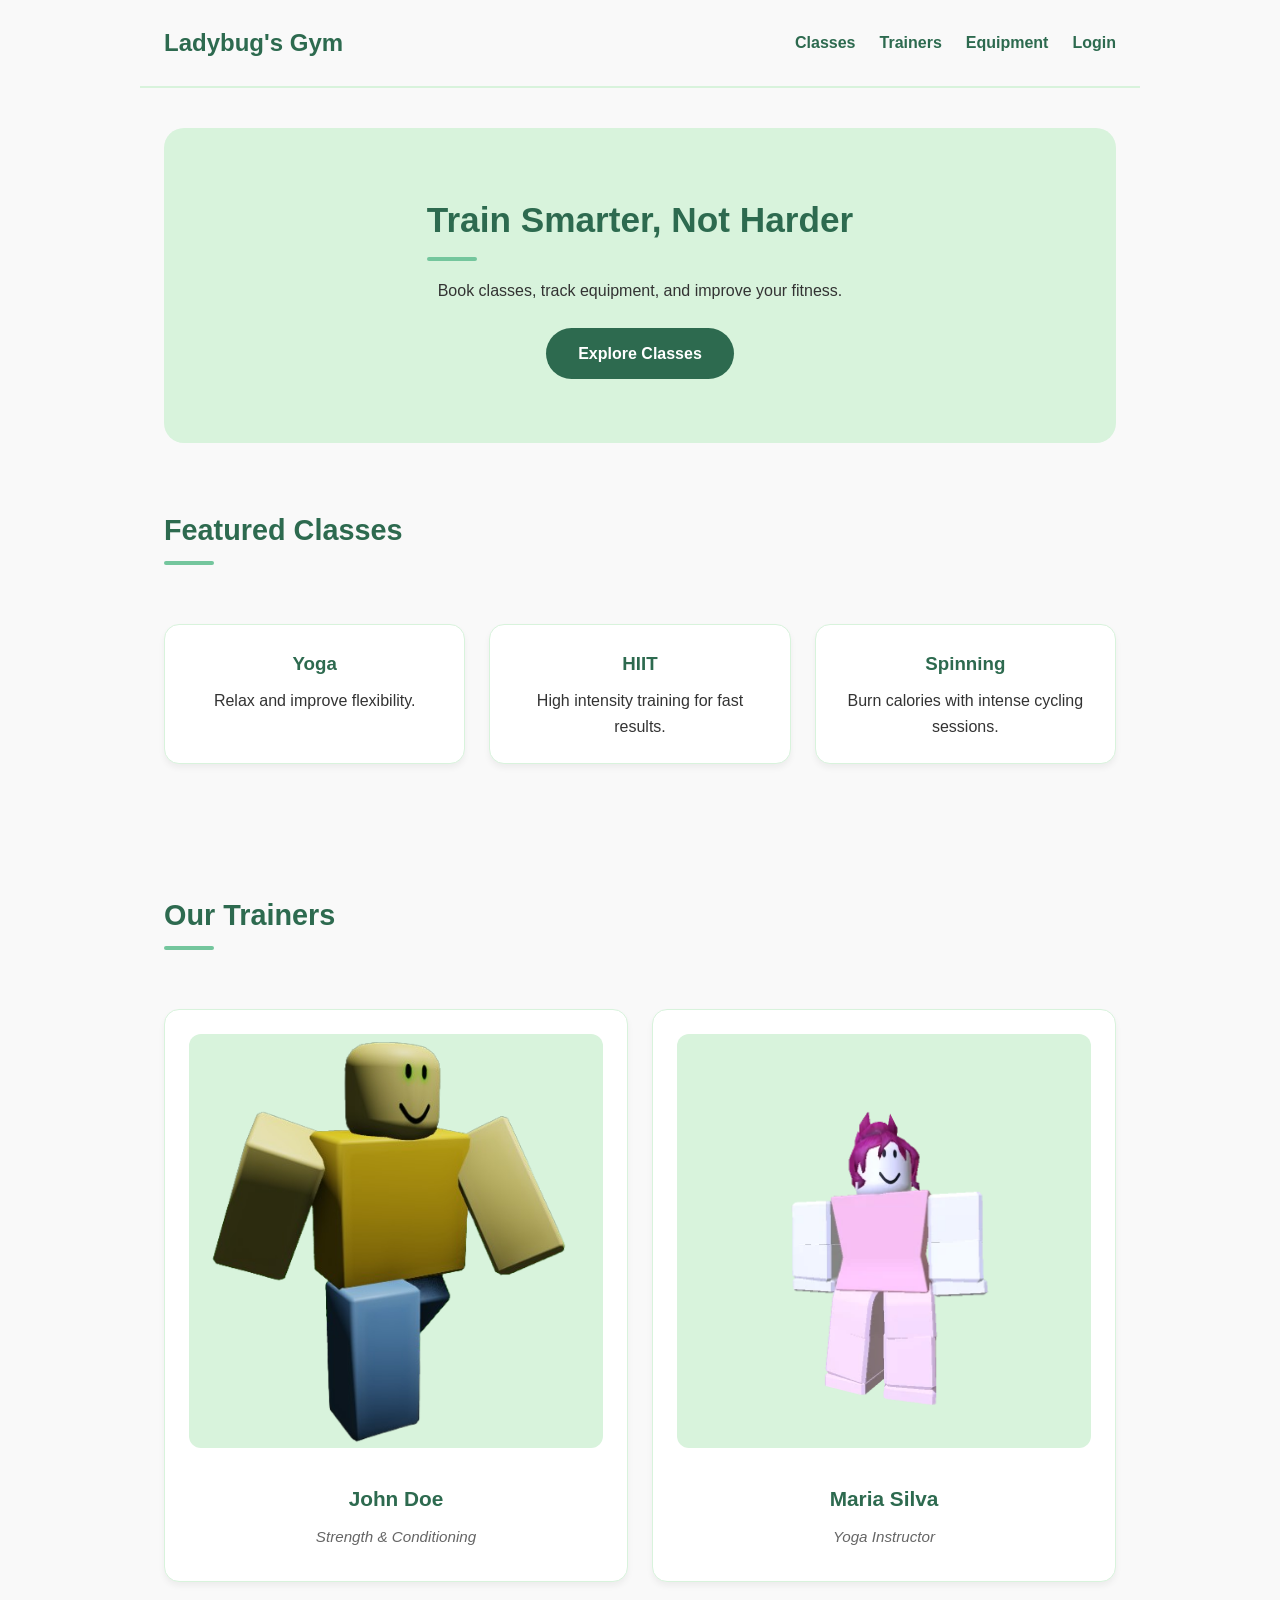
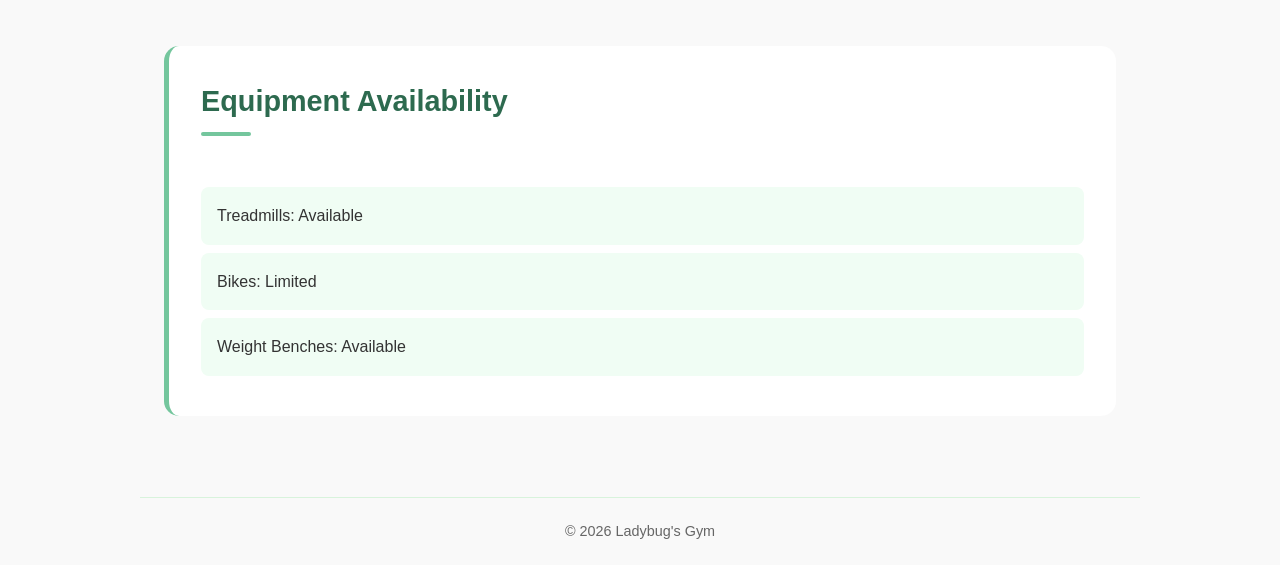
==== src/html/index.html @ aa597f07 "index html & css" ====
<!DOCTYPE html>
<html lang="en">
<head>
    <meta charset="UTF-8">
    <title>Ladybug's Gym</title>
    <link rel="stylesheet" href="../css/style.css">
</head>
<body>

  <!-- HEADER -->
    <header>
        <h1>Ladybug's Gym</h1>

        <nav>
        <ul>
            <li><a href="#">Classes</a></li>
            <li><a href="#">Trainers</a></li>
            <li><a href="#">Equipment</a></li>
            <li><a href="#">Login</a></li>
        </ul>
        </nav>

    </header>

  <!-- MAIN CONTENT -->
    <main>

        <!-- HERO -->
        <section class="hero">
        <h2>Train Smarter, Not Harder</h2>
        <p>Book classes, track equipment, and improve your fitness.</p>
        
        <a href="#" class="button">Explore Classes</a>
        </section>

        <!-- FEATURED CLASSES -->
        <section class="classes">
        <h2>Featured Classes</h2>
        <div class="grid-container">

            <article>
                <h3>Yoga</h3>
                <p>Relax and improve flexibility.</p>
            </article>

            <article>
                <h3>HIIT</h3>
                <p>High intensity training for fast results.</p>
            </article>

            <article>
                <h3>Spinning</h3>
                <p>Burn calories with intense cycling sessions.</p>
            </article>

        </div>

        </section>

        <!-- TRAINERS -->
        <section class="trainers">
        <h2>Our Trainers</h2>
        <div class="grid-container">

            <article>
                <img src="../../img/John_Doe.png" alt="Trainer John">
                <h3>John Doe</h3>
                <p>Strength & Conditioning</p>
            </article>

            <article>
                <img src="../../img/Maria_Silva.png" alt="Trainer Maria">
                <h3>Maria Silva</h3>
                <p>Yoga Instructor</p>
            </article>

        </div>

        </section>

        <!-- EQUIPMENT STATUS -->
        <section class="equipment">
        <h2>Equipment Availability</h2>

        <ul>
            <li>Treadmills: Available</li>
            <li>Bikes: Limited</li>
            <li>Weight Benches: Available</li>
        </ul>
        </section>

    </main>

    <!-- FOOTER -->
    <footer>
        <p>&copy; 2026 Ladybug's Gym</p>
    </footer>

</body>
</html>
---- src/css/style.css ----
:root {
    --primary-green: #2d6a4f;    /* Verde escuro para texto e botões */
    --accent-green: #74c69d;     /* Verde médio para destaques */
    --light-green: #d8f3dc;      /* Verde muito claro para fundos */
    --white: #ffffff;
    --gray: #666;
}


/* =========================
   1. RESET / BASE
========================= */

* {
    margin: 0;
    padding: 0;
    box-sizing: border-box;
}

body {
    font-family: 'Segoe UI', Roboto, Helvetica, Arial, sans-serif;
    line-height: 1.6;
    color: #333;
    background-color: #f9f9f9;  
}

/* =========================
   2. LAYOUT BASE
========================= */

header, main, footer {
    max-width: 1000px;
    margin: 0 auto;
    padding: 1.5em;
}

/* =========================
   3. COMPONENTS
========================= */

/* NAV & HEADER */
header {
    display: flex;
    justify-content: space-between;
    align-items: center;
    border-bottom: 2px solid var(--light-green);
}

h1 {
    color: var(--primary-green);
    font-size: 1.5rem;
}

/* NAV */
nav ul {
  list-style: none;
  display: flex;
  gap: 1.5em;
}

nav a {
    text-decoration: none;
    color: var(--primary-green);
    font-weight: bold;
    transition: color 0.3s;
}

nav a:hover {
    color: var(--accent-green);
}

/* HERO */
.hero {
    text-align: center;
    padding: 4em 1em;
    background-color: var(--light-green);
    border-radius: 20px;
    margin-top: 1em;
}

.hero h2 {
    color: var(--primary-green);
    font-size: 2.2rem;
    margin-bottom: 0.5em;
}

.button {
    display: inline-block;
    margin-top: 1.5em;
    padding: 0.8em 2em;
    background-color: var(--primary-green);
    color: var(--white);
    text-decoration: none;
    border-radius: 50px;
    font-weight: bold;
    transition: transform 0.2s, background-color 0.2s;
}

.button:hover{
    background-color: #1b4332;
    transform: scale(1.05);
}

/* GRID-CONTAINER */
.grid-container {
    display: grid;
    grid-template-columns: repeat(auto-fit, minmax(250px, 1fr));
    gap: 1.5em;
    margin-top: 1.5em;
}

/* CARDS (CLASSES & TRAINERS) */
article {
    background-color: var(--white);
    border-radius: 15px;
    padding: 1.5em;
    text-align: center;
    border: 1px solid var(--light-green);
    box-shadow: 0 4px 6px rgba(0,0,0,0.05);
    transition: box-shadow 0.3s;
}

/* SECTIONS */
section {
    padding: 4em 0; 
}

section h2 {
    color: var(--primary-green);
    font-size: 1.8rem;
    margin-bottom: 1.2em; 
    position: relative;
    display: inline-block;
}

section h2::after {
    content: '';
    display: block;
    width: 50px;
    height: 4px;
    background-color: var(--accent-green);
    margin-top: 8px;
    border-radius: 2px;
}


.classes h3, .trainers h3 {
    color: var(--primary-green);
    margin-bottom: 0.5em;
}

/* TRAINERS ESPECÍFICO */
.trainers img {
    width: 100%;
    aspect-ratio: 1/1;
    object-fit: cover;
    border-radius: 12px;
    margin-bottom: 1em;
    background-color: var(--light-green);
}

/* TRAINER NAME */
.trainers h3 {
    font-size: 1.3rem;
    margin-top: 0.5em;
    color: var(--primary-green);
}

/* TRAINER SPECIALIZATION */
.trainers p {
    color: var(--gray);
    font-size: 0.95em;
    font-style: italic;
    margin-bottom: 0.5em;
}

/* EQUIPMENT SECTION */
.equipment {
    background-color: var(--white);
    padding: 2em;
    border-radius: 15px;
    border-left: 5px solid var(--accent-green);
}

.equipment ul {
    list-style: none;
    margin-top: 1em;
}

.equipment li {
    padding: 1em;
    margin-bottom: 0.5em;
    background-color: #f0fdf4; 
    border-radius: 8px;
    border-bottom: none; 
    display: flex;
    justify-content: space-between;
    font-weight: 500;
}

/* FOOTER */
footer {
    text-align: center;
    margin-top: 4em;
    border-top: 1px solid var(--light-green);
    color: var(--gray);
    font-size: 0.9em;
}

/* =========================
   4. RESPONSIVE
========================= */

@media (max-width: 600px) {
  nav ul {
    flex-direction: column;
  }
}
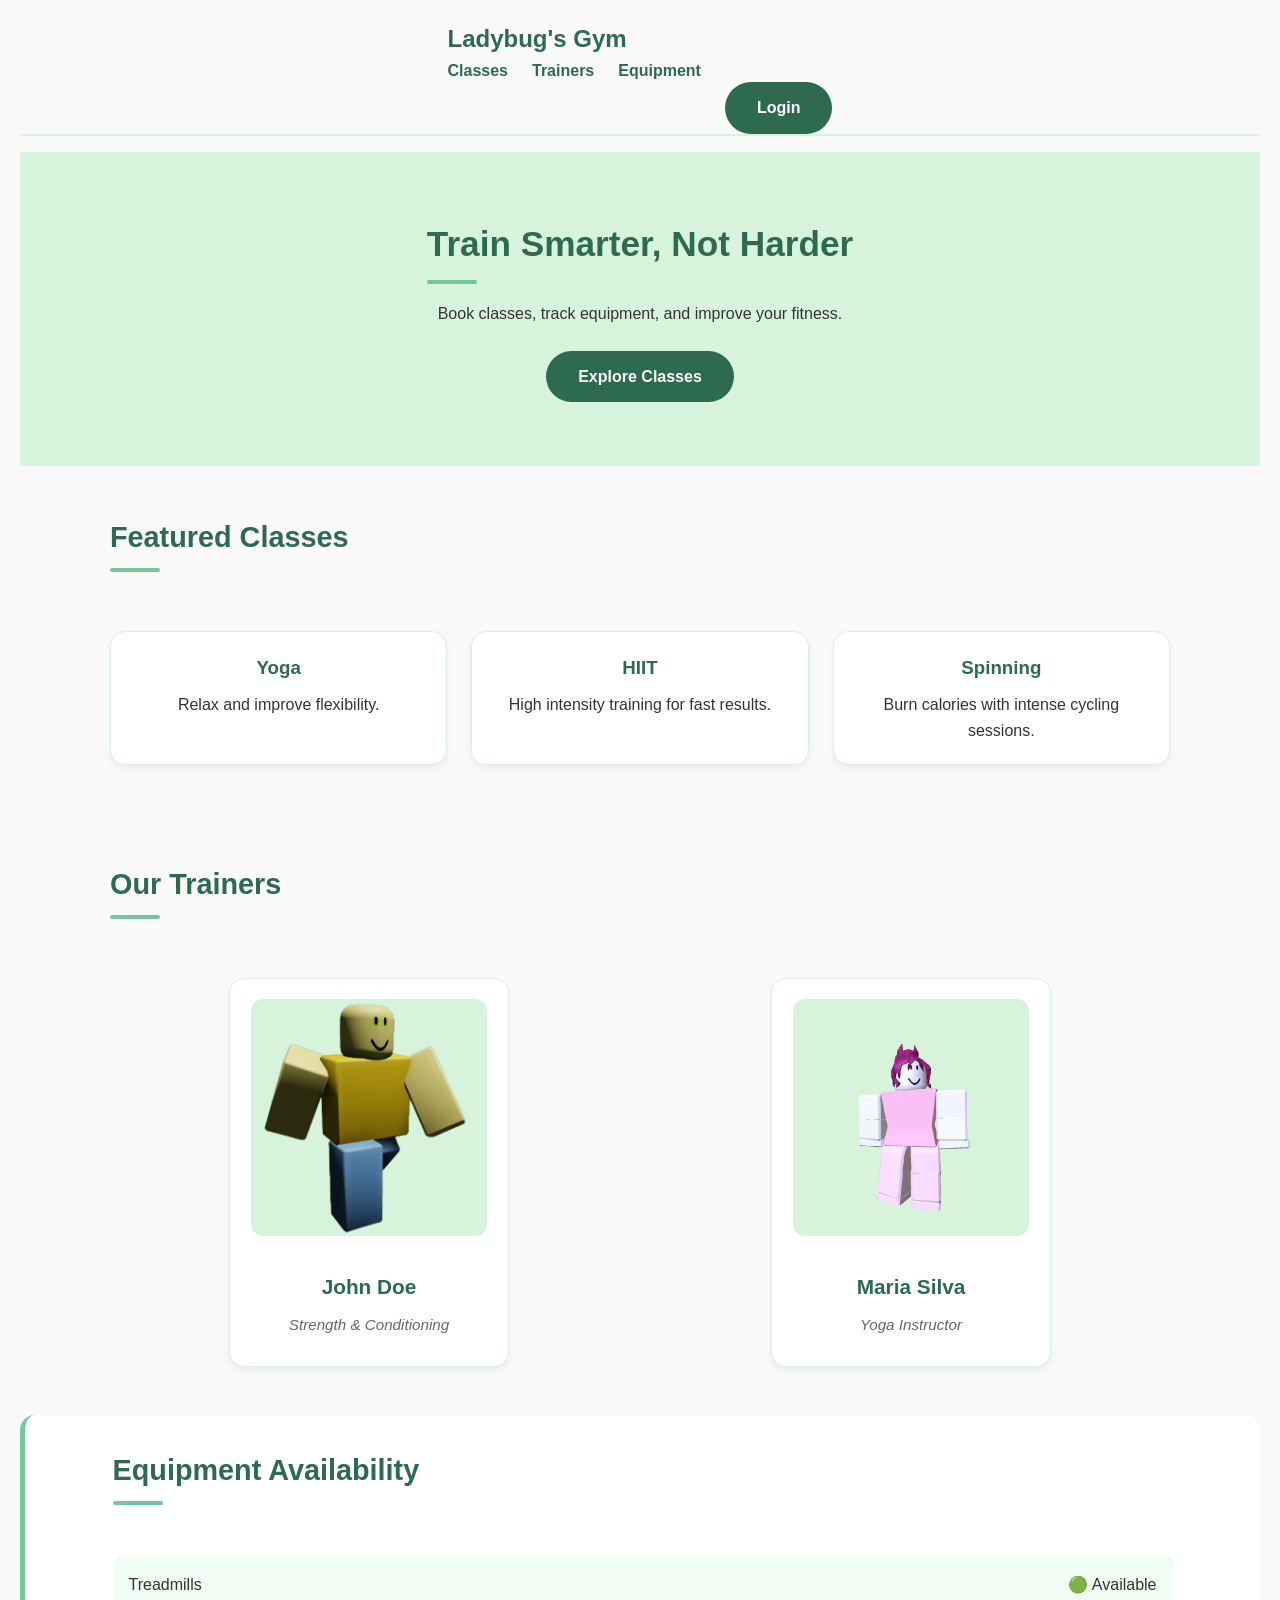
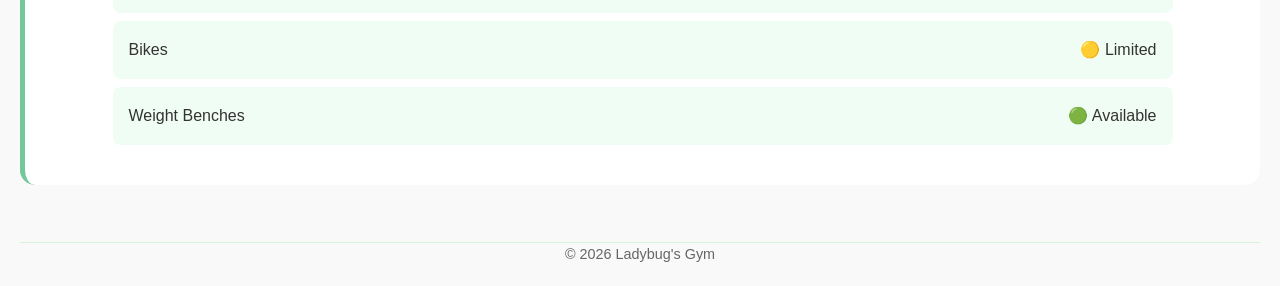
==== commit 6b061a42: "feat(landing): add viewport meta tag, fix paths, and wrap sections in .container for wide screens." ====
--- a/src/html/index.html
+++ b/src/html/index.html
@@ -2,98 +2,103 @@
 <html lang="en">
 <head>
     <meta charset="UTF-8">
-    <title>Ladybug's Gym</title>
+    <!-- MUST HAVE: Tells mobile browsers not to zoom out automatically -->
+    <meta name="viewport" content="width=device-width, initial-scale=1.0">
+    <title>Ladybug's Gym | Home</title>
+    <!-- Fixed Path -->
     <link rel="stylesheet" href="../css/style.css">
 </head>
 <body>
 
-  <!-- HEADER -->
-    <header>
-        <h1>Ladybug's Gym</h1>
-
-        <nav>
-        <ul>
-            <li><a href="#">Classes</a></li>
-            <li><a href="#">Trainers</a></li>
-            <li><a href="#">Equipment</a></li>
-            <li><a href="#">Login</a></li>
-        </ul>
-        </nav>
-
+    <!-- HEADER -->
+    <header class="site-header">
+        <div class="container header-container">
+            <h1>Ladybug's Gym</h1>
+            <nav>
+                <ul>
+                    <li><a href="index.html">Classes</a></li>
+                    <li><a href="#">Trainers</a></li>
+                    <li><a href="#">Equipment</a></li>
+                    <li><a href="#" class="button button-small">Login</a></li>
+                </ul>
+            </nav>
+        </div>
     </header>
 
-  <!-- MAIN CONTENT -->
+    <!-- MAIN CONTENT -->
     <main>
-
         <!-- HERO -->
         <section class="hero">
-        <h2>Train Smarter, Not Harder</h2>
-        <p>Book classes, track equipment, and improve your fitness.</p>
-        
-        <a href="#" class="button">Explore Classes</a>
+            <div class="container">
+                <h2>Train Smarter, Not Harder</h2>
+                <p>Book classes, track equipment, and improve your fitness.</p>
+                <a href="#" class="button">Explore Classes</a>
+            </div>
         </section>
 
         <!-- FEATURED CLASSES -->
         <section class="classes">
-        <h2>Featured Classes</h2>
-        <div class="grid-container">
-
-            <article>
-                <h3>Yoga</h3>
-                <p>Relax and improve flexibility.</p>
-            </article>
-
-            <article>
-                <h3>HIIT</h3>
-                <p>High intensity training for fast results.</p>
-            </article>
-
-            <article>
-                <h3>Spinning</h3>
-                <p>Burn calories with intense cycling sessions.</p>
-            </article>
-
-        </div>
-
+            <div class="container">
+                <h2>Featured Classes</h2>
+                <div class="grid-container">
+                    <!-- Added .card class for component reusability -->
+                    <article class="card">
+                        <h3>Yoga</h3>
+                        <p>Relax and improve flexibility.</p>
+                    </article>
+                    <article class="card">
+                        <h3>HIIT</h3>
+                        <p>High intensity training for fast results.</p>
+                    </article>
+                    <article class="card">
+                        <h3>Spinning</h3>
+                        <p>Burn calories with intense cycling sessions.</p>
+                    </article>
+                </div>
+            </div>
         </section>
 
         <!-- TRAINERS -->
         <section class="trainers">
-        <h2>Our Trainers</h2>
-        <div class="grid-container">
-
-            <article>
-                <img src="../../img/John_Doe.png" alt="Trainer John">
-                <h3>John Doe</h3>
-                <p>Strength & Conditioning</p>
-            </article>
-
-            <article>
-                <img src="../../img/Maria_Silva.png" alt="Trainer Maria">
-                <h3>Maria Silva</h3>
-                <p>Yoga Instructor</p>
-            </article>
-
-        </div>
-
+            <div class="container">
+                <h2>Our Trainers</h2>
+                <div class="grid-container">
+                    <article class="card trainer-card">
+                        <!-- Fixed Paths. Assume we have an img folder -->
+                        <img src="/img/John_Doe.png" alt="Portrait of Trainer John Doe">
+                        <h3>John Doe</h3>
+                        <p class="specialization">Strength & Conditioning</p>
+                    </article>
+                    <article class="card trainer-card">
+                        <img src="/img/Maria_Silva.png" alt="Portrait of Trainer Maria Silva">
+                        <h3>Maria Silva</h3>
+                        <p class="specialization">Yoga Instructor</p>
+                    </article>
+                </div>
+            </div>
         </section>
 
         <!-- EQUIPMENT STATUS -->
         <section class="equipment">
-        <h2>Equipment Availability</h2>
-
-        <ul>
-            <li>Treadmills: Available</li>
-            <li>Bikes: Limited</li>
-            <li>Weight Benches: Available</li>
-        </ul>
+            <div class="container">
+                <div class="equipment-box">
+                    <h2>Equipment Availability</h2>
+                    <ul class="equipment-list">
+                        <li><span>Treadmills</span> <span>🟢 Available</span></li>
+                        <li><span>Bikes</span> <span>🟡 Limited</span></li>
+                        <li><span>Weight Benches</span> <span>🟢 Available</span></li>
+                    </ul>
+                </div>
+            </div>
         </section>
 
     </main>
 
     <!-- FOOTER -->
-    <footer>
-        <p>&copy; 2026 Ladybug's Gym</p>
+    <footer class="site-footer">
+        <div class="container">
+            <p>&copy; 2026 Ladybug's Gym</p>
+        </div>
     </footer>
 
 </body>
--- a/src/css/style.css
+++ b/src/css/style.css
@@ -1,14 +1,14 @@
 :root {
-    --primary-green: #2d6a4f;    /* Verde escuro para texto e botões */
-    --accent-green: #74c69d;     /* Verde médio para destaques */
-    --light-green: #d8f3dc;      /* Verde muito claro para fundos */
+    --primary-green: #2d6a4f;  
+    --accent-green: #74c69d;    
+    --light-green: #d8f3dc;      
     --white: #ffffff;
     --gray: #666;
 }
 
 
 /* =========================
-   1. RESET / BASE
+   1.  BASE
 ========================= */
 
 * {
@@ -21,7 +21,8 @@
     font-family: 'Segoe UI', Roboto, Helvetica, Arial, sans-serif;
     line-height: 1.6;
     color: #333;
-    background-color: #f9f9f9;  
+    background-color: #f9f9f9;
+    padding: 20px;
 }
 
 /* =========================
@@ -29,9 +30,14 @@
 ========================= */
 
 header, main, footer {
-    max-width: 1000px;
+    width: 100%;
+    padding: 0;
+}
+
+.container {
+    max-width: 1100px;
     margin: 0 auto;
-    padding: 1.5em;
+    padding: 0 20px;
 }
 
 /* =========================
@@ -72,9 +78,9 @@
 /* HERO */
 .hero {
     text-align: center;
-    padding: 4em 1em;
+    padding: 4em 0em;
     background-color: var(--light-green);
-    border-radius: 20px;
+    border-radius: 0;
     margin-top: 1em;
 }
 
@@ -104,25 +110,42 @@
 /* GRID-CONTAINER */
 .grid-container {
     display: grid;
-    grid-template-columns: repeat(auto-fit, minmax(250px, 1fr));
+    grid-template-columns: repeat(auto-fit, minmax(220px, 1fr));
     gap: 1.5em;
     margin-top: 1.5em;
+}
+
+.trainers .grid-container {
+    grid-template-columns: repeat(auto-fit, minmax(220px, 1fr));
+    justify-items: center;
 }
 
 /* CARDS (CLASSES & TRAINERS) */
 article {
     background-color: var(--white);
     border-radius: 15px;
-    padding: 1.5em;
+    padding: 1.3em;
     text-align: center;
     border: 1px solid var(--light-green);
     box-shadow: 0 4px 6px rgba(0,0,0,0.05);
-    transition: box-shadow 0.3s;
+    transition: transform 0.3s ease, box-shadow 0.3s ease;
+}
+
+.trainers article {
+    max-width: 280px;
+    margin: 0 auto;
+}
+
+/* Hover effect for cards */
+.grid-container article:hover {
+    transform: scale(1.03);
+    box-shadow: 0 8px 16px rgba(0,0,0,0.12);
 }
 
 /* SECTIONS */
 section {
-    padding: 4em 0; 
+    padding: 3em 0;
+    width: 100%; 
 }
 
 section h2 {
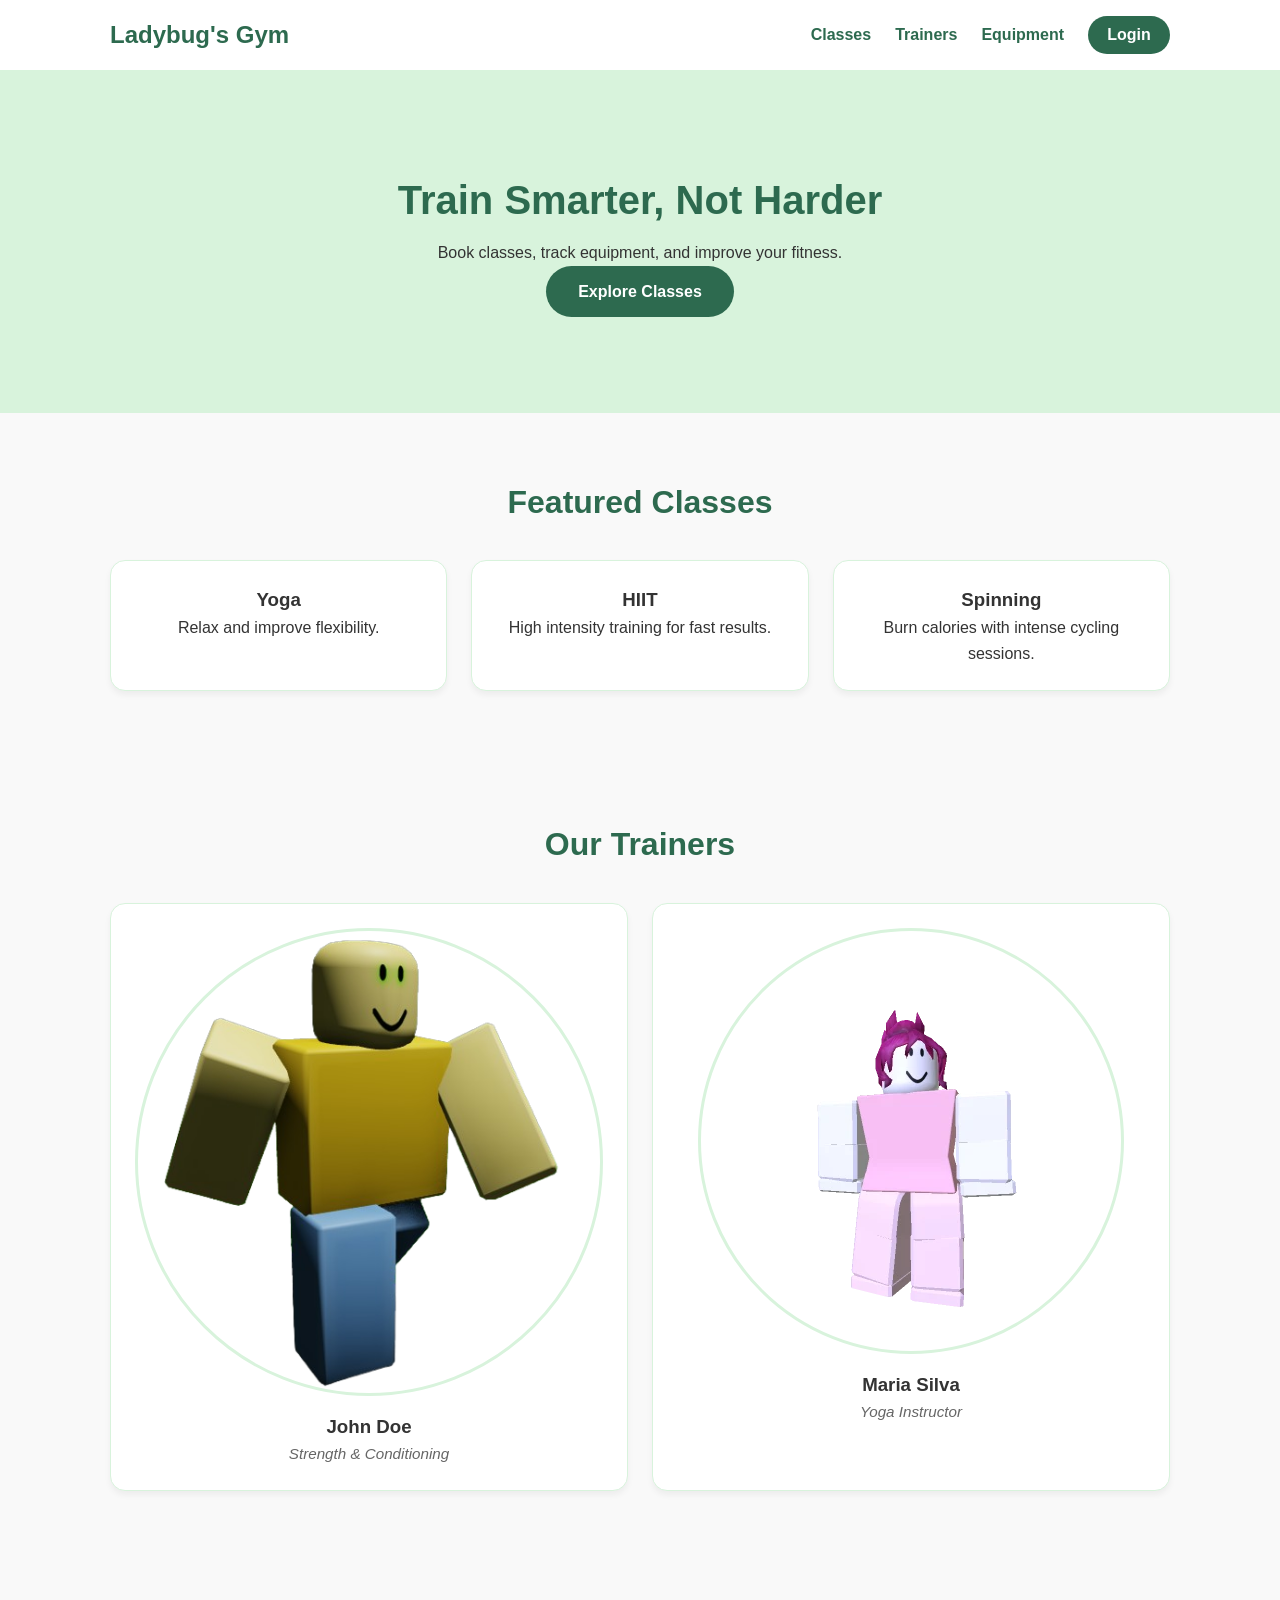
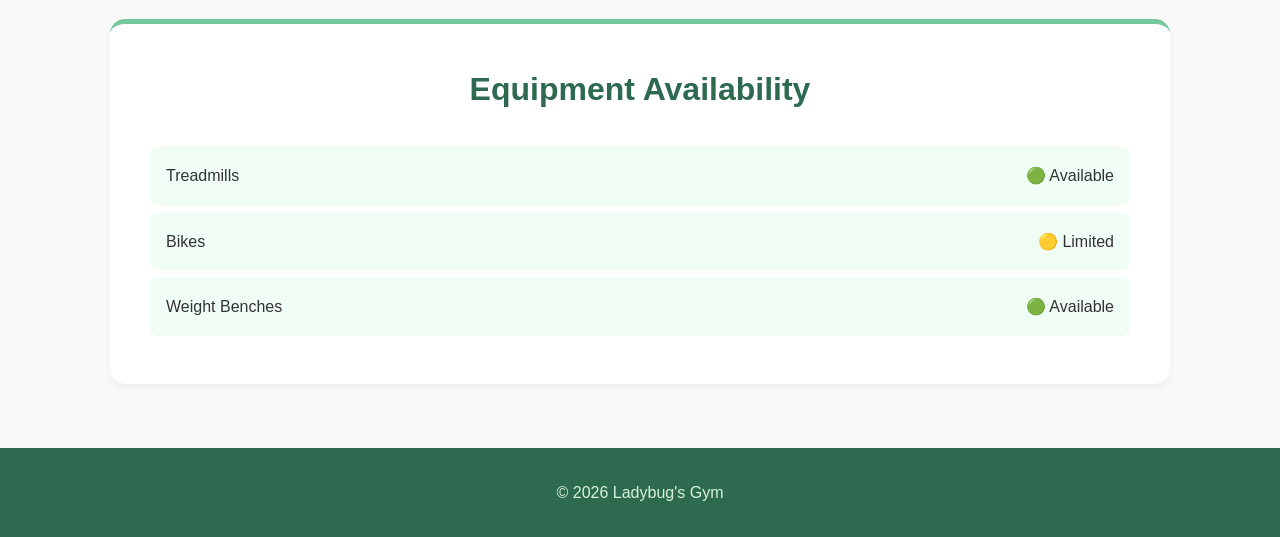
==== commit 4f45f811: "feat(schedule): build two-column schedule page with semantic filter form and class cards and connect" ====
--- a/src/html/index.html
+++ b/src/html/index.html
@@ -16,7 +16,7 @@
             <h1>Ladybug's Gym</h1>
             <nav>
                 <ul>
-                    <li><a href="index.html">Classes</a></li>
+                    <li><a href="schedule.html">Classes</a></li>
                     <li><a href="#">Trainers</a></li>
                     <li><a href="#">Equipment</a></li>
                     <li><a href="#" class="button button-small">Login</a></li>
--- a/src/css/style.css
+++ b/src/css/style.css
@@ -1,241 +1,232 @@
+/* =========================================================
+   LADYBUG'S GYM STYLESHEET
+   Separated into 3 Layers: Base, Components, Specifics
+========================================================= */
+
+/* =========================
+   LAYER 1: BASE
+   (Variables, Resets, Default Tags)
+========================= */
 :root {
     --primary-green: #2d6a4f;  
     --accent-green: #74c69d;    
     --light-green: #d8f3dc;      
     --white: #ffffff;
     --gray: #666;
-}
-
-
-/* =========================
-   1.  BASE
-========================= */
+    --bg-color: #f9f9f9;
+}
 
 * {
     margin: 0;
     padding: 0;
-    box-sizing: border-box;
+    box-sizing: border-box; /* Crucial: padding won't increase element width */
 }
 
 body {
     font-family: 'Segoe UI', Roboto, Helvetica, Arial, sans-serif;
     line-height: 1.6;
     color: #333;
-    background-color: #f9f9f9;
-    padding: 20px;
-}
-
-/* =========================
-   2. LAYOUT BASE
-========================= */
-
-header, main, footer {
-    width: 100%;
-    padding: 0;
-}
-
+    background-color: var(--bg-color);
+}
+
+a {
+    text-decoration: none;
+    color: var(--primary-green);
+    transition: color 0.3s;
+}
+
+a:hover {
+    color: var(--accent-green);
+}
+
+ul {
+    list-style: none;
+}
+
+img {
+    max-width: 100%; /* Prevents images from breaking out of containers */
+    display: block;
+}
+
+/* =========================
+   LAYER 2: COMPONENTS
+   (Reusable UI Pieces)
+========================= */
+
+/* Container: Centers content and prevents it from getting too wide */
 .container {
     max-width: 1100px;
     margin: 0 auto;
     padding: 0 20px;
-}
-
-/* =========================
-   3. COMPONENTS
-========================= */
-
-/* NAV & HEADER */
-header {
+    width: 100%;
+}
+
+/* Grid Layout Component */
+.grid-container {
+    display: grid;
+    /* Auto-fit magic: Automatically creates columns that are at least 220px wide */
+    grid-template-columns: repeat(auto-fit, minmax(220px, 1fr));
+    gap: 1.5em;
+    margin-top: 1.5em;
+}
+
+/* Button Component */
+.button {
+    display: inline-block;
+    padding: 0.8em 2em;
+    background-color: var(--primary-green);
+    color: var(--white);
+    border-radius: 50px;
+    font-weight: bold;
+    text-align: center;
+    border: none;
+    cursor: pointer;
+    transition: transform 0.2s, background-color 0.2s;
+}
+
+.button:hover {
+    background-color: #1b4332;
+    color: var(--white);
+    transform: scale(1.05);
+}
+
+.button-small {
+    padding: 0.4em 1.2em;
+}
+
+/* Card Component */
+.card {
+    background-color: var(--white);
+    border-radius: 15px;
+    padding: 1.5em;
+    text-align: center;
+    border: 1px solid var(--light-green);
+    box-shadow: 0 4px 6px rgba(0,0,0,0.05);
+    transition: transform 0.3s ease, box-shadow 0.3s ease;
+}
+
+.card:hover {
+    transform: translateY(-5px); /* Moves up slightly instead of scaling, looks more modern */
+    box-shadow: 0 8px 16px rgba(0,0,0,0.12);
+}
+
+/* Section Titles Component */
+section {
+    padding: 4em 0;
+}
+
+section h2 {
+    color: var(--primary-green);
+    font-size: 2rem;
+    margin-bottom: 1em; 
+    text-align: center;
+}
+
+/* =========================
+   LAYER 3: SPECIFIC CASES
+   (Styles unique to one page/section)
+========================= */
+
+/* Header & Nav Specifics */
+.site-header {
+    background-color: var(--white);
+    border-bottom: 2px solid var(--light-green);
+    padding: 1em 0;
+}
+
+.header-container {
     display: flex;
     justify-content: space-between;
     align-items: center;
-    border-bottom: 2px solid var(--light-green);
-}
-
-h1 {
+}
+
+.site-header h1 {
+    font-size: 1.5rem;
     color: var(--primary-green);
-    font-size: 1.5rem;
-}
-
-/* NAV */
-nav ul {
-  list-style: none;
-  display: flex;
-  gap: 1.5em;
-}
-
-nav a {
-    text-decoration: none;
-    color: var(--primary-green);
+}
+
+.site-header nav ul {
+    display: flex;
+    align-items: center;
+    gap: 1.5em;
     font-weight: bold;
-    transition: color 0.3s;
-}
-
-nav a:hover {
-    color: var(--accent-green);
-}
-
-/* HERO */
+}
+
+/* Hero Section Specifics */
 .hero {
     text-align: center;
-    padding: 4em 0em;
+    padding: 6em 0;
     background-color: var(--light-green);
-    border-radius: 0;
-    margin-top: 1em;
 }
 
 .hero h2 {
-    color: var(--primary-green);
-    font-size: 2.2rem;
-    margin-bottom: 0.5em;
-}
-
-.button {
-    display: inline-block;
-    margin-top: 1.5em;
-    padding: 0.8em 2em;
-    background-color: var(--primary-green);
-    color: var(--white);
-    text-decoration: none;
-    border-radius: 50px;
-    font-weight: bold;
-    transition: transform 0.2s, background-color 0.2s;
-}
-
-.button:hover{
-    background-color: #1b4332;
-    transform: scale(1.05);
-}
-
-/* GRID-CONTAINER */
-.grid-container {
-    display: grid;
-    grid-template-columns: repeat(auto-fit, minmax(220px, 1fr));
-    gap: 1.5em;
-    margin-top: 1.5em;
-}
-
-.trainers .grid-container {
-    grid-template-columns: repeat(auto-fit, minmax(220px, 1fr));
-    justify-items: center;
-}
-
-/* CARDS (CLASSES & TRAINERS) */
-article {
-    background-color: var(--white);
-    border-radius: 15px;
-    padding: 1.3em;
-    text-align: center;
-    border: 1px solid var(--light-green);
-    box-shadow: 0 4px 6px rgba(0,0,0,0.05);
-    transition: transform 0.3s ease, box-shadow 0.3s ease;
-}
-
-.trainers article {
-    max-width: 280px;
-    margin: 0 auto;
-}
-
-/* Hover effect for cards */
-.grid-container article:hover {
-    transform: scale(1.03);
-    box-shadow: 0 8px 16px rgba(0,0,0,0.12);
-}
-
-/* SECTIONS */
-section {
-    padding: 3em 0;
-    width: 100%; 
-}
-
-section h2 {
-    color: var(--primary-green);
-    font-size: 1.8rem;
-    margin-bottom: 1.2em; 
-    position: relative;
-    display: inline-block;
-}
-
-section h2::after {
-    content: '';
-    display: block;
-    width: 50px;
-    height: 4px;
-    background-color: var(--accent-green);
-    margin-top: 8px;
-    border-radius: 2px;
-}
-
-
-.classes h3, .trainers h3 {
-    color: var(--primary-green);
-    margin-bottom: 0.5em;
-}
-
-/* TRAINERS ESPECÍFICO */
-.trainers img {
-    width: 100%;
+    font-size: 2.5rem;
+    margin-bottom: 0.2em;
+}
+
+/* Trainer Card Specifics */
+.trainer-card img {
     aspect-ratio: 1/1;
     object-fit: cover;
-    border-radius: 12px;
-    margin-bottom: 1em;
-    background-color: var(--light-green);
-}
-
-/* TRAINER NAME */
-.trainers h3 {
-    font-size: 1.3rem;
-    margin-top: 0.5em;
-    color: var(--primary-green);
-}
-
-/* TRAINER SPECIALIZATION */
-.trainers p {
+    border-radius: 50%; /* Circle photos look better for profiles */
+    margin: 0 auto 1em auto;
+    border: 3px solid var(--light-green);
+}
+
+.trainer-card .specialization {
     color: var(--gray);
     font-size: 0.95em;
     font-style: italic;
-    margin-bottom: 0.5em;
-}
-
-/* EQUIPMENT SECTION */
-.equipment {
+}
+
+/* Equipment Status Specifics */
+.equipment-box {
     background-color: var(--white);
-    padding: 2em;
+    padding: 2.5em;
     border-radius: 15px;
-    border-left: 5px solid var(--accent-green);
-}
-
-.equipment ul {
-    list-style: none;
-    margin-top: 1em;
-}
-
-.equipment li {
+    border-top: 5px solid var(--accent-green); /* Changed to top border for symmetry */
+    box-shadow: 0 4px 6px rgba(0,0,0,0.05);
+}
+
+.equipment-list li {
     padding: 1em;
     margin-bottom: 0.5em;
     background-color: #f0fdf4; 
     border-radius: 8px;
-    border-bottom: none; 
     display: flex;
     justify-content: space-between;
     font-weight: 500;
 }
 
-/* FOOTER */
-footer {
-    text-align: center;
-    margin-top: 4em;
-    border-top: 1px solid var(--light-green);
-    color: var(--gray);
-    font-size: 0.9em;
-}
-
-/* =========================
-   4. RESPONSIVE
-========================= */
-
-@media (max-width: 600px) {
-  nav ul {
-    flex-direction: column;
-  }
+/* Footer Specifics */
+.site-footer {
+    text-align: center;
+    padding: 2em 0;
+    background-color: var(--primary-green);
+    color: var(--light-green);
+}
+
+/* =========================
+   MEDIA QUERIES (Responsiveness)
+========================= */
+
+@media (max-width: 768px) {
+    /* Stack header elements vertically on small screens */
+    .header-container {
+        flex-direction: column;
+        gap: 1em;
+    }
+
+    .site-header nav ul {
+        flex-wrap: wrap;
+        justify-content: center;
+    }
+
+    .hero {
+        padding: 4em 0;
+    }
+    
+    .hero h2 {
+        font-size: 2rem;
+    }
 }
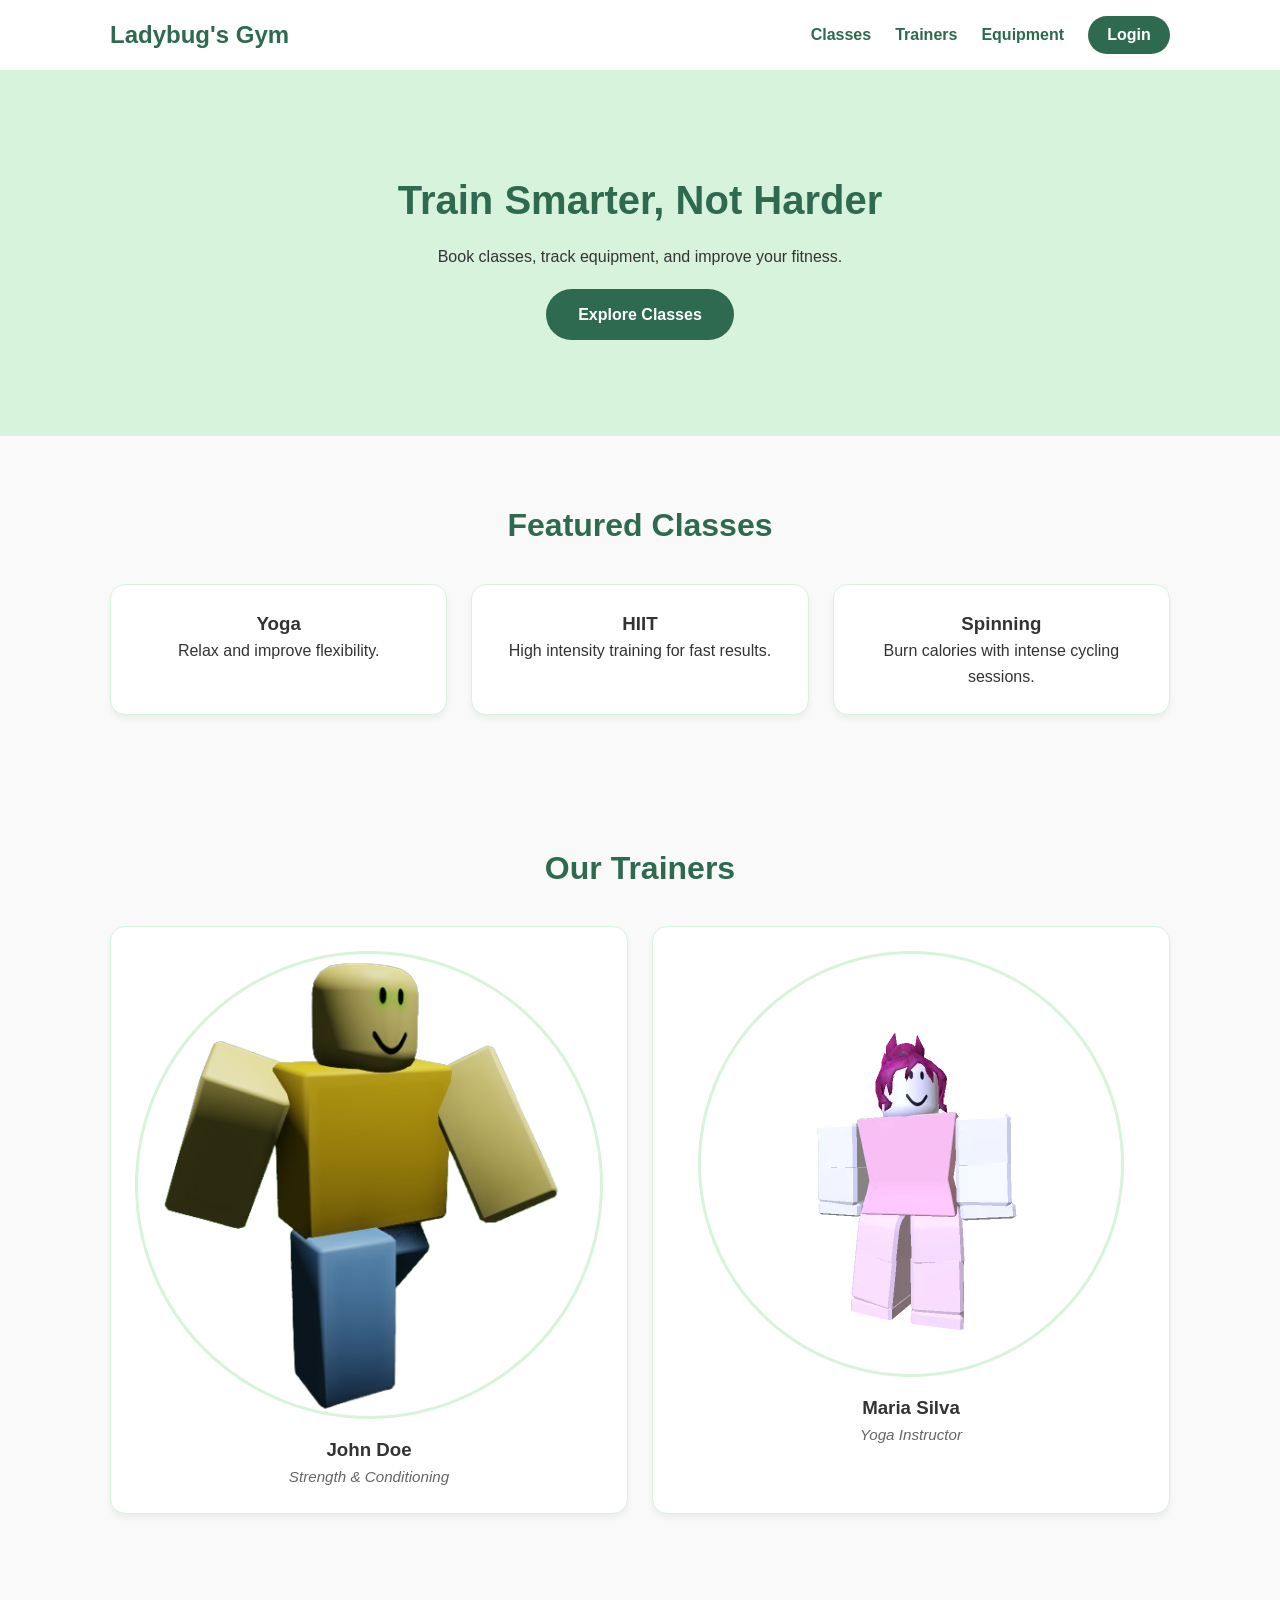
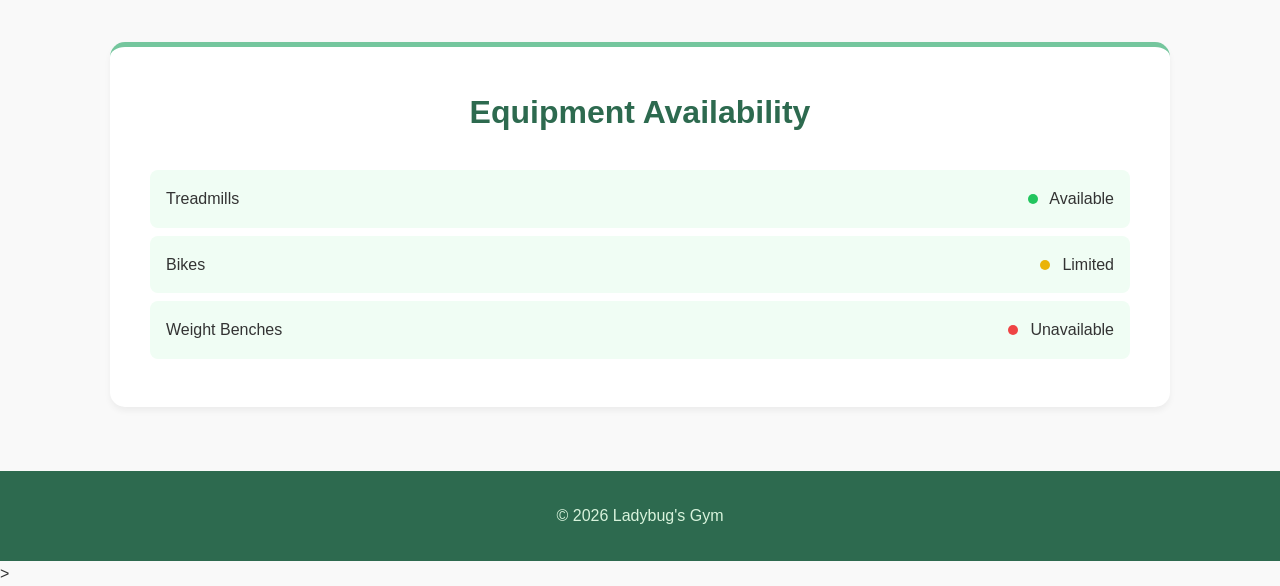
==== commit f6ca6596: "changes in layouts" ====
--- a/src/html/index.html
+++ b/src/html/index.html
@@ -2,15 +2,12 @@
 <html lang="en">
 <head>
     <meta charset="UTF-8">
-    <!-- MUST HAVE: Tells mobile browsers not to zoom out automatically -->
     <meta name="viewport" content="width=device-width, initial-scale=1.0">
     <title>Ladybug's Gym | Home</title>
-    <!-- Fixed Path -->
     <link rel="stylesheet" href="../css/style.css">
 </head>
 <body>
 
-    <!-- HEADER -->
     <header class="site-header">
         <div class="container header-container">
             <h1>Ladybug's Gym</h1>
@@ -19,29 +16,25 @@
                     <li><a href="schedule.html">Classes</a></li>
                     <li><a href="#">Trainers</a></li>
                     <li><a href="#">Equipment</a></li>
-                    <li><a href="#" class="button button-small">Login</a></li>
+                    <li><a href="login.html" class="button button-small">Login</a></li>
                 </ul>
             </nav>
         </div>
     </header>
 
-    <!-- MAIN CONTENT -->
     <main>
-        <!-- HERO -->
         <section class="hero">
             <div class="container">
                 <h2>Train Smarter, Not Harder</h2>
                 <p>Book classes, track equipment, and improve your fitness.</p>
-                <a href="#" class="button">Explore Classes</a>
+                <a href="schedule.html" class="button">Explore Classes</a>
             </div>
         </section>
 
-        <!-- FEATURED CLASSES -->
         <section class="classes">
             <div class="container">
                 <h2>Featured Classes</h2>
                 <div class="grid-container">
-                    <!-- Added .card class for component reusability -->
                     <article class="card">
                         <h3>Yoga</h3>
                         <p>Relax and improve flexibility.</p>
@@ -58,19 +51,17 @@
             </div>
         </section>
 
-        <!-- TRAINERS -->
         <section class="trainers">
             <div class="container">
                 <h2>Our Trainers</h2>
                 <div class="grid-container">
                     <article class="card trainer-card">
-                        <!-- Fixed Paths. Assume we have an img folder -->
-                        <img src="/img/John_Doe.png" alt="Portrait of Trainer John Doe">
+                        <img src="../../img/John_Doe.png"  alt="Portrait of Trainer John Doe">
                         <h3>John Doe</h3>
                         <p class="specialization">Strength & Conditioning</p>
                     </article>
                     <article class="card trainer-card">
-                        <img src="/img/Maria_Silva.png" alt="Portrait of Trainer Maria Silva">
+                        <img src="../../img/Maria_Silva.png" alt="Portrait of Trainer Maria Silva">
                         <h3>Maria Silva</h3>
                         <p class="specialization">Yoga Instructor</p>
                     </article>
@@ -78,15 +69,15 @@
             </div>
         </section>
 
-        <!-- EQUIPMENT STATUS -->
         <section class="equipment">
             <div class="container">
                 <div class="equipment-box">
                     <h2>Equipment Availability</h2>
                     <ul class="equipment-list">
-                        <li><span>Treadmills</span> <span>🟢 Available</span></li>
-                        <li><span>Bikes</span> <span>🟡 Limited</span></li>
-                        <li><span>Weight Benches</span> <span>🟢 Available</span></li>
+
+                        <li><span>Treadmills</span> <span class="status available"> Available</span></li>
+                        <li><span>Bikes</span> <span class="status limited"> Limited</span></li>
+                        <li><span>Weight Benches</span> <span class="status unavailable"> Unavailable</span></li>
                     </ul>
                 </div>
             </div>
@@ -94,12 +85,13 @@
 
     </main>
 
-    <!-- FOOTER -->
     <footer class="site-footer">
         <div class="container">
             <p>&copy; 2026 Ladybug's Gym</p>
         </div>
     </footer>
+</body>
+</html>
 
-</body>
-</html>+
+<!--mudar cenas: tirar icons do html e meter no css, tirar os comentarios,meter as images a dar(ja ta), explore classes a ir para a classes, meter o footer numa pagina separa    -->>
--- a/src/css/style.css
+++ b/src/css/style.css
@@ -1,12 +1,4 @@
-/* =========================================================
-   LADYBUG'S GYM STYLESHEET
-   Separated into 3 Layers: Base, Components, Specifics
-========================================================= */
-
-/* =========================
-   LAYER 1: BASE
-   (Variables, Resets, Default Tags)
-========================= */
+
 :root {
     --primary-green: #2d6a4f;  
     --accent-green: #74c69d;    
@@ -19,7 +11,7 @@
 * {
     margin: 0;
     padding: 0;
-    box-sizing: border-box; /* Crucial: padding won't increase element width */
+    box-sizing: border-box; 
 }
 
 body {
@@ -44,16 +36,11 @@
 }
 
 img {
-    max-width: 100%; /* Prevents images from breaking out of containers */
+    max-width: 100%; 
     display: block;
 }
 
-/* =========================
-   LAYER 2: COMPONENTS
-   (Reusable UI Pieces)
-========================= */
-
-/* Container: Centers content and prevents it from getting too wide */
+
 .container {
     max-width: 1100px;
     margin: 0 auto;
@@ -61,16 +48,13 @@
     width: 100%;
 }
 
-/* Grid Layout Component */
 .grid-container {
     display: grid;
-    /* Auto-fit magic: Automatically creates columns that are at least 220px wide */
     grid-template-columns: repeat(auto-fit, minmax(220px, 1fr));
     gap: 1.5em;
     margin-top: 1.5em;
 }
 
-/* Button Component */
 .button {
     display: inline-block;
     padding: 0.8em 2em;
@@ -94,7 +78,6 @@
     padding: 0.4em 1.2em;
 }
 
-/* Card Component */
 .card {
     background-color: var(--white);
     border-radius: 15px;
@@ -106,11 +89,10 @@
 }
 
 .card:hover {
-    transform: translateY(-5px); /* Moves up slightly instead of scaling, looks more modern */
+    transform: translateY(-5px); 
     box-shadow: 0 8px 16px rgba(0,0,0,0.12);
 }
 
-/* Section Titles Component */
 section {
     padding: 4em 0;
 }
@@ -122,12 +104,87 @@
     text-align: center;
 }
 
-/* =========================
-   LAYER 3: SPECIFIC CASES
-   (Styles unique to one page/section)
-========================= */
-
-/* Header & Nav Specifics */
+
+.form-group {
+    margin-bottom: 1.2em;
+    text-align: left;
+}
+
+.form-group label {
+    display: block;
+    font-weight: bold;
+    margin-bottom: 0.4em;
+    color: var(--primary-green);
+    font-size: 0.9em;
+}
+
+.input-field {
+    width: 100%;
+    padding: 0.8em;
+    border: 1px solid #ccc;
+    border-radius: 6px;
+    font-family: inherit; 
+    font-size: 1em;
+    transition: border-color 0.3s;
+}
+
+.input-field:focus {
+    outline: none;
+    border-color: var(--accent-green);
+    box-shadow: 0 0 0 3px rgba(116, 198, 157, 0.2); 
+}
+
+fieldset {
+    border: none;
+}
+
+.sr-only {
+    position: absolute;
+    width: 1px;
+    height: 1px;
+    padding: 0;
+    margin: -1px;
+    overflow: hidden;
+    clip: rect(0, 0, 0, 0);
+    border: 0;
+}
+
+.button-full {
+    width: 100%;
+    display: block;
+}
+
+.button-outline {
+    background-color: transparent;
+    color: var(--primary-green);
+    border: 2px solid var(--primary-green);
+}
+
+.button-outline:hover {
+    background-color: var(--primary-green);
+    color: var(--white);
+}
+
+button:disabled {
+    background-color: #ccc;
+    cursor: not-allowed;
+    transform: none;
+}
+
+.badge {
+    display: inline-block;
+    padding: 0.2em 0.8em;
+    border-radius: 12px;
+    font-size: 0.75em;
+    font-weight: bold;
+    text-transform: uppercase;
+    margin-bottom: 0.5em;
+}
+
+.badge-green { background-color: var(--light-green); color: var(--primary-green); }
+.badge-red { background-color: #ffdad6; color: #ba1a1a; }
+.badge-yellow { background-color: #fef08a; color: #854d0e; }
+
 .site-header {
     background-color: var(--white);
     border-bottom: 2px solid var(--light-green);
@@ -152,7 +209,6 @@
     font-weight: bold;
 }
 
-/* Hero Section Specifics */
 .hero {
     text-align: center;
     padding: 6em 0;
@@ -161,14 +217,18 @@
 
 .hero h2 {
     font-size: 2.5rem;
-    margin-bottom: 0.2em;
-}
-
-/* Trainer Card Specifics */
+    margin-bottom: 0.3em;
+
+}
+
+.hero p {
+    margin-bottom: 1.2em;
+}
+
 .trainer-card img {
     aspect-ratio: 1/1;
     object-fit: cover;
-    border-radius: 50%; /* Circle photos look better for profiles */
+    border-radius: 50%; 
     margin: 0 auto 1em auto;
     border: 3px solid var(--light-green);
 }
@@ -179,12 +239,11 @@
     font-style: italic;
 }
 
-/* Equipment Status Specifics */
 .equipment-box {
     background-color: var(--white);
     padding: 2.5em;
     border-radius: 15px;
-    border-top: 5px solid var(--accent-green); /* Changed to top border for symmetry */
+    border-top: 5px solid var(--accent-green);
     box-shadow: 0 4px 6px rgba(0,0,0,0.05);
 }
 
@@ -196,9 +255,32 @@
     display: flex;
     justify-content: space-between;
     font-weight: 500;
-}
-
-/* Footer Specifics */
+
+}
+
+.status::before {
+    content: "";
+    width: 10px;
+    height: 10px;
+    border-radius: 50%;
+    display: inline-block;
+    margin-right: 8px;
+}
+
+
+
+.available::before {
+    background-color: #22c55e; 
+}
+
+
+.limited::before {
+    background-color: #eab308; 
+}
+
+.unavailable::before {
+    background-color: #ef4444; 
+}
 .site-footer {
     text-align: center;
     padding: 2em 0;
@@ -206,12 +288,223 @@
     color: var(--light-green);
 }
 
-/* =========================
-   MEDIA QUERIES (Responsiveness)
-========================= */
+
+.schedule-page {
+    padding: 3em 20px;
+}
+
+.page-header {
+    text-align: center;
+    margin-bottom: 2.5em;
+}
+
+.page-header h2 {
+    color: var(--primary-green);
+    font-size: 2.2rem;
+}
+
+.schedule-layout {
+    display: grid;
+    grid-template-columns: 1fr 3fr;
+    gap: 2em;
+    align-items: start; 
+}
+
+.filter-sidebar h3 {
+    margin-bottom: 1em;
+    color: var(--primary-green);
+    border-bottom: 2px solid var(--light-green);
+    padding-bottom: 0.5em;
+}
+
+.class-time {
+    font-size: 1.5rem;
+    font-weight: bold;
+    color: var(--primary-green);
+    margin-bottom: 0.2em;
+}
+
+.class-title {
+    font-size: 1.2rem;
+    margin-bottom: 0.1em;
+}
+
+.class-trainer {
+    color: var(--gray);
+    font-size: 0.9em;
+    margin-bottom: 1em;
+}
+
+.class-meta {
+    display: flex;
+    flex-direction: column;   
+    align-items: center;  
+    gap: 0.5em;
+    font-size: 0.85em;
+    color: var(--gray);
+    margin-bottom: 1.5em;
+    background-color: var(--bg-color);
+    padding: 0.5em;
+    border-radius: 6px;
+}
+
+.class-meta span {
+    display: flex;
+    align-items: center;
+    gap: 0.4em;
+}
+
+.class-meta img {
+    width: 16px;
+    height: 16px;
+}
+
+.profile-page {
+    padding: 3em 20px;
+}
+
+.profile-layout {
+    display: grid;
+    grid-template-columns: 1fr 2fr;
+    gap: 2em;
+    align-items: start;
+}
+
+.profile-avatar {
+    width: 150px;
+    height: 150px;
+    border-radius: 50%;
+    object-fit: cover;
+    margin: 0 auto 1em auto;
+    border: 4px solid var(--light-green);
+}
+
+.member-since {
+    color: var(--gray);
+    font-size: 0.85em;
+    margin-bottom: 1.5em;
+}
+
+.profile-stats {
+    border-top: 1px solid var(--light-green);
+    padding-top: 1.5em;
+    text-align: left;
+}
+
+.profile-stats li {
+    display: flex;
+    justify-content: space-between;
+    margin-bottom: 0.8em;
+    color: var(--gray);
+    font-size: 0.9em;
+}
+
+.profile-stats strong {
+    color: var(--primary-green);
+}
+
+.profile-form-container {
+    text-align: left; 
+}
+
+.form-section {
+    margin-bottom: 2.5em;
+    padding-bottom: 1.5em;
+    border-bottom: 1px solid var(--light-green);
+}
+
+.form-section:last-of-type {
+    border-bottom: none;
+    margin-bottom: 1.5em;
+}
+
+.form-section legend {
+    font-size: 1.2rem;
+    color: var(--primary-green);
+    font-weight: bold;
+    margin-bottom: 1em;
+}
+
+.form-row {
+    display: grid;
+    grid-template-columns: 1fr 1fr;
+    gap: 1.5em;
+}
+
+.form-actions {
+    display: flex;
+    justify-content: flex-end;
+    gap: 1em;
+    margin-top: 2em;
+}
+
+input[type="file"] {
+    padding: 0.5em;
+    background-color: var(--bg-color);
+    cursor: pointer;
+}
+
+@media (max-width: 900px) {
+    .profile-layout {
+        grid-template-columns: 1fr;
+    }
+    
+    .form-row {
+        grid-template-columns: 1fr;
+        gap: 0;
+    }
+}
+
+
+.login-page {
+    padding: 3em 20px;
+    max-width: 900px; 
+}
+
+.login-layout {
+    display: grid;
+    grid-template-columns: 1fr 1fr;
+    gap: 2em;
+}
+
+.login-card {
+    text-align: left;
+    padding: 2em;
+}
+
+.login-card h3 {
+    color: var(--primary-green);
+    font-size: 1.5rem;
+    margin-bottom: 0.2em;
+    text-align: center;
+}
+
+.login-subtitle {
+    color: var(--gray);
+    text-align: center;
+    font-size: 0.9em;
+    margin-bottom: 2em;
+}
+
+.admin-login {
+    border-top: 5px solid #ba1a1a;
+}
+
+.login-footer {
+    text-align: center;
+    margin-top: 1.5em;
+    font-size: 0.9em;
+}
 
 @media (max-width: 768px) {
-    /* Stack header elements vertically on small screens */
+    .login-layout {
+        grid-template-columns: 1fr; 
+    }
+}
+
+
+@media (max-width: 768px) {
+  
     .header-container {
         flex-direction: column;
         gap: 1em;
@@ -229,4 +522,12 @@
     .hero h2 {
         font-size: 2rem;
     }
+}
+
+
+@media (max-width: 900px) {
+  
+    .schedule-layout {
+        grid-template-columns: 1fr;
+    }
 }
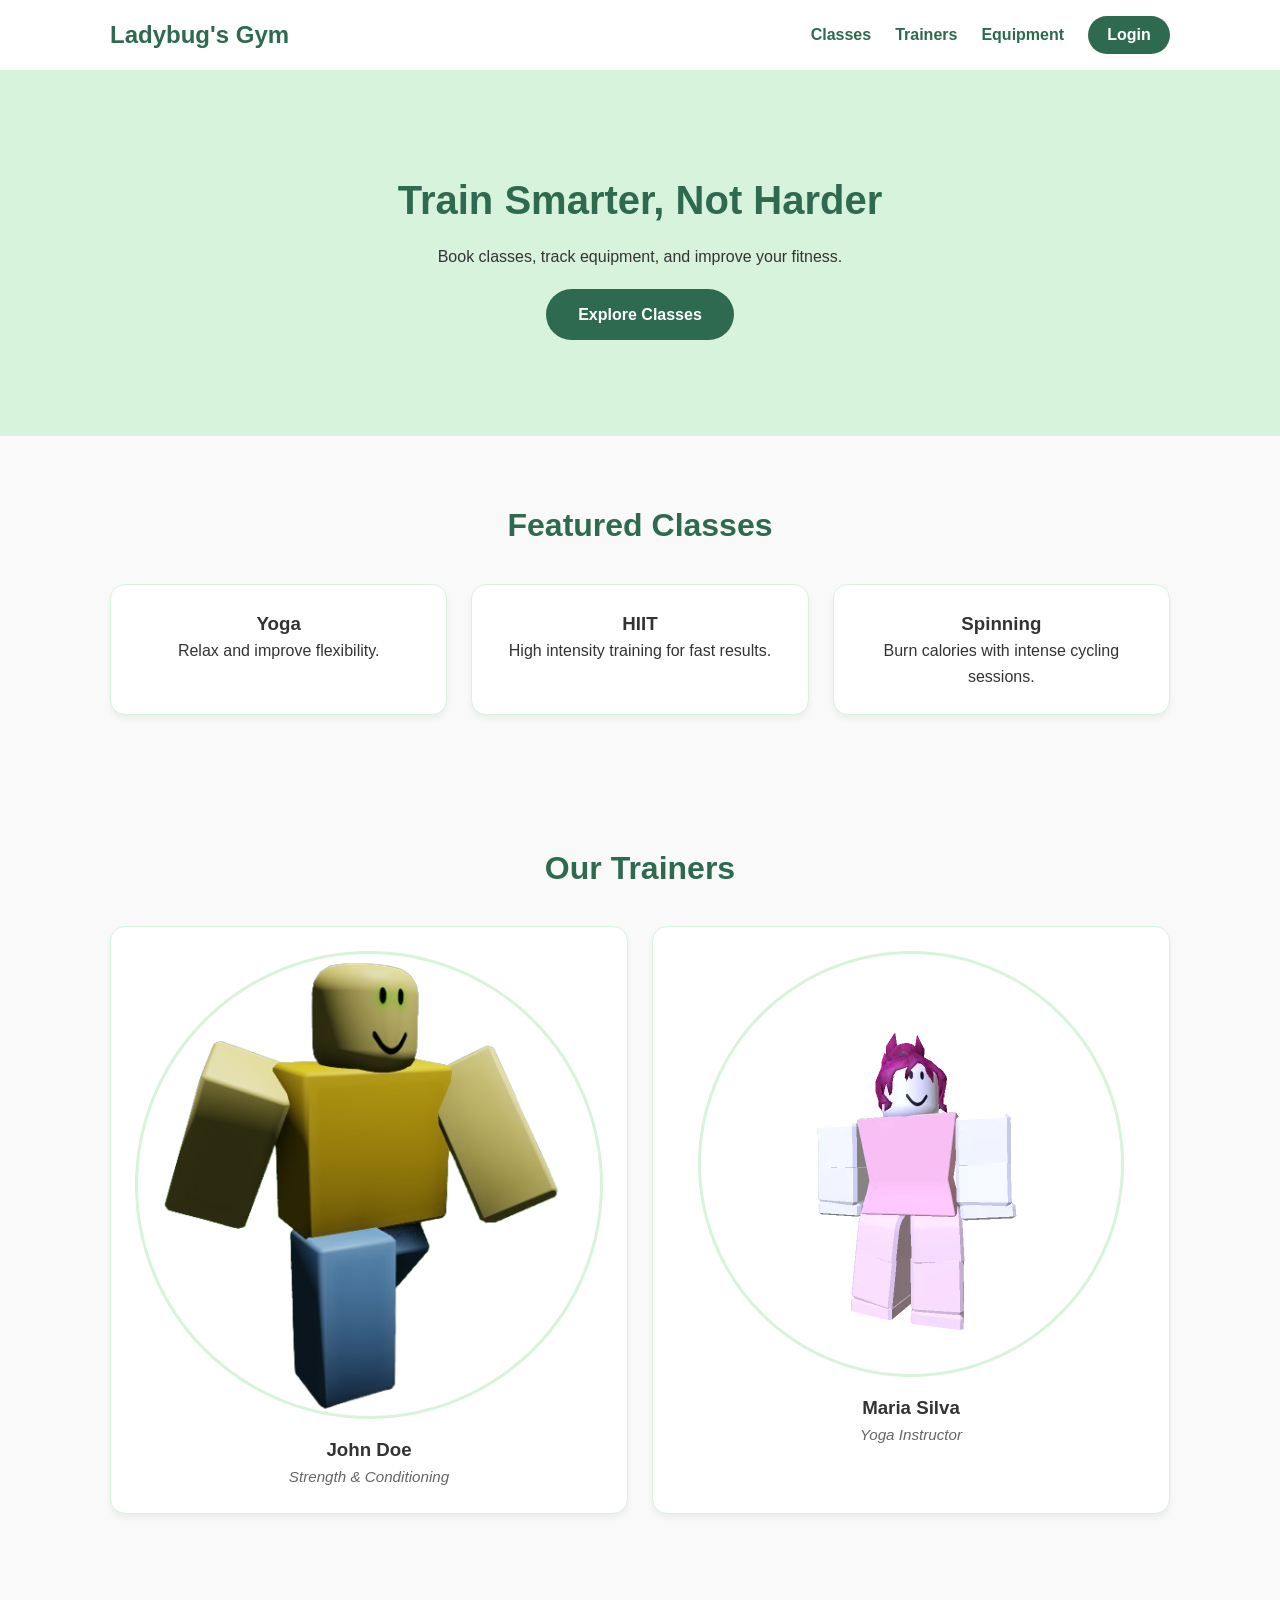
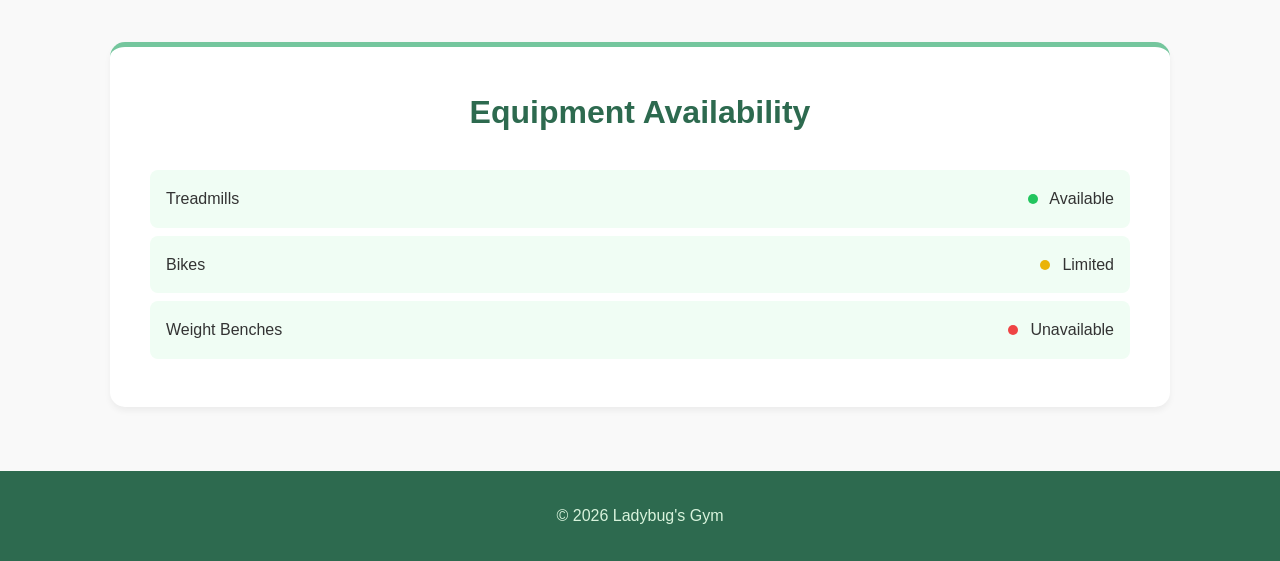
==== commit 992ffd42: "code organization" ====
--- a/src/html/index.html
+++ b/src/html/index.html
@@ -4,7 +4,10 @@
     <meta charset="UTF-8">
     <meta name="viewport" content="width=device-width, initial-scale=1.0">
     <title>Ladybug's Gym | Home</title>
-    <link rel="stylesheet" href="../css/style.css">
+    <link rel="stylesheet" href="../css/base.css">
+    <link rel="stylesheet" href="../css/components.css">
+    <link rel="stylesheet" href="../css/layout.css">
+    <link rel="stylesheet" href="../css/pages.css">
 </head>
 <body>
 
@@ -91,7 +94,4 @@
         </div>
     </footer>
 </body>
-</html>
-
-
-<!--mudar cenas: tirar icons do html e meter no css, tirar os comentarios,meter as images a dar(ja ta), explore classes a ir para a classes, meter o footer numa pagina separa    -->>+</html>
--- a/src/css/base.css
+++ b/src/css/base.css
@@ -0,0 +1,70 @@
+
+
+:root {
+    --primary-green: #2d6a4f;  
+    --accent-green: #74c69d;    
+    --light-green: #d8f3dc;      
+    --white: #ffffff;
+    --gray: #666;
+    --bg-color: #f9f9f9;
+}
+
+
+* {
+    margin: 0;
+    padding: 0;
+    box-sizing: border-box; 
+}
+
+body {
+    font-family: 'Segoe UI', Roboto, Helvetica, Arial, sans-serif;
+    line-height: 1.6;
+    color: #333;
+    background-color: var(--bg-color);
+}
+
+a {
+    text-decoration: none;
+    color: var(--primary-green);
+    transition: color 0.3s;
+}
+
+a:hover {
+    color: var(--accent-green);
+}
+
+ul {
+    list-style: none;
+}
+
+img {
+    max-width: 100%; 
+    display: block;
+}
+
+section {
+    padding: 4em 0;
+}
+
+section h2 {
+    color: var(--primary-green);
+    font-size: 2rem;
+    margin-bottom: 1em; 
+    text-align: center;
+}
+
+fieldset {
+    border: none;
+}
+
+
+.sr-only {
+    position: absolute;
+    width: 1px;
+    height: 1px;
+    padding: 0;
+    margin: -1px;
+    overflow: hidden;
+    clip: rect(0, 0, 0, 0);
+    border: 0;
+}
--- a/src/css/components.css
+++ b/src/css/components.css
@@ -0,0 +1,172 @@
+.button {
+    display: inline-block;
+    padding: 0.8em 2em;
+    background-color: var(--primary-green);
+    color: var(--white);
+    border-radius: 50px;
+    font-weight: bold;
+    text-align: center;
+    border: none;
+    cursor: pointer;
+    transition: transform 0.2s, background-color 0.2s;
+}
+
+.button:hover {
+    background-color: #1b4332;
+    color: var(--white);
+    transform: scale(1.05);
+}
+
+.button-small {
+    padding: 0.4em 1.2em;
+}
+
+.button-full {
+    width: 100%;
+    display: block;
+}
+
+.button-outline {
+    background-color: transparent;
+    color: var(--primary-green);
+    border: 2px solid var(--primary-green);
+}
+
+.button-outline:hover {
+    background-color: var(--primary-green);
+    color: var(--white);
+}
+
+button:disabled {
+    background-color: #ccc;
+    cursor: not-allowed;
+    transform: none;
+}
+
+.card {
+    background-color: var(--white);
+    border-radius: 15px;
+    padding: 1.5em;
+    text-align: center;
+    border: 1px solid var(--light-green);
+    box-shadow: 0 4px 6px rgba(0,0,0,0.05);
+    transition: transform 0.3s ease, box-shadow 0.3s ease;
+}
+
+.card:hover {
+    transform: translateY(-5px); 
+    box-shadow: 0 8px 16px rgba(0,0,0,0.12);
+}
+
+.trainer-card img {
+    aspect-ratio: 1/1;
+    object-fit: cover;
+    border-radius: 50%; 
+    margin: 0 auto 1em auto;
+    border: 3px solid var(--light-green);
+}
+
+.trainer-card .specialization {
+    color: var(--gray);
+    font-size: 0.95em;
+    font-style: italic;
+}
+
+.equipment-box {
+    background-color: var(--white);
+    padding: 2.5em;
+    border-radius: 15px;
+    border-top: 5px solid var(--accent-green);
+    box-shadow: 0 4px 6px rgba(0,0,0,0.05);
+}
+
+.equipment-list li {
+    padding: 1em;
+    margin-bottom: 0.5em;
+    background-color: #f0fdf4; 
+    border-radius: 8px;
+    display: flex;
+    justify-content: space-between;
+    font-weight: 500;
+}
+
+.badge {
+    display: inline-block;
+    padding: 0.2em 0.8em;
+    border-radius: 12px;
+    font-size: 0.75em;
+    font-weight: bold;
+    text-transform: uppercase;
+    margin-bottom: 0.5em;
+}
+
+.badge-green { 
+    background-color: var(--light-green); 
+    color: var(--primary-green); 
+}
+
+.badge-red { 
+    background-color: #ffdad6; 
+    color: #ba1a1a; 
+}
+
+.badge-yellow { 
+    background-color: #fef08a; 
+    color: #854d0e; 
+}
+
+.form-group {
+    margin-bottom: 1.2em;
+    text-align: left;
+}
+
+.form-group label {
+    display: block;
+    font-weight: bold;
+    margin-bottom: 0.4em;
+    color: var(--primary-green);
+    font-size: 0.9em;
+}
+
+.input-field {
+    width: 100%;
+    padding: 0.8em;
+    border: 1px solid #ccc;
+    border-radius: 6px;
+    font-family: inherit; 
+    font-size: 1em;
+    transition: border-color 0.3s;
+}
+
+.input-field:focus {
+    outline: none;
+    border-color: var(--accent-green);
+    box-shadow: 0 0 0 3px rgba(116, 198, 157, 0.2); 
+}
+
+input[type="file"] {
+    padding: 0.5em;
+    background-color: var(--bg-color);
+    cursor: pointer;
+}
+
+.status::before {
+    content: "";
+    width: 10px;
+    height: 10px;
+    border-radius: 50%;
+    display: inline-block;
+    margin-right: 8px;
+}
+
+.available::before {
+    background-color: #22c55e; 
+}
+
+.limited::before {
+    background-color: #eab308; 
+}
+
+.unavailable::before {
+    background-color: #ef4444; 
+}
--- a/src/css/layout.css
+++ b/src/css/layout.css
@@ -0,0 +1,79 @@
+.container {
+    max-width: 1100px;
+    margin: 0 auto;
+    padding: 0 20px;
+    width: 100%;
+}
+
+.grid-container {
+    display: grid;
+    grid-template-columns: repeat(auto-fit, minmax(220px, 1fr));
+    gap: 1.5em;
+    margin-top: 1.5em;
+}
+
+.site-header {
+    background-color: var(--white);
+    border-bottom: 2px solid var(--light-green);
+    padding: 1em 0;
+}
+
+.header-container {
+    display: flex;
+    justify-content: space-between;
+    align-items: center;
+}
+
+.site-header h1 {
+    font-size: 1.5rem;
+    color: var(--primary-green);
+}
+
+.site-header nav ul {
+    display: flex;
+    align-items: center;
+    gap: 1.5em;
+    font-weight: bold;
+}
+
+.site-footer {
+    text-align: center;
+    padding: 2em 0;
+    background-color: var(--primary-green);
+    color: var(--light-green);
+}
+
+.hero {
+    text-align: center;
+    padding: 6em 0;
+    background-color: var(--light-green);
+}
+
+.hero h2 {
+    font-size: 2.5rem;
+    margin-bottom: 0.3em;
+}
+
+.hero p {
+    margin-bottom: 1.2em;
+}
+
+@media (max-width: 768px) {
+    .header-container {
+        flex-direction: column;
+        gap: 1em;
+    }
+
+    .site-header nav ul {
+        flex-wrap: wrap;
+        justify-content: center;
+    }
+
+    .hero {
+        padding: 4em 0;
+    }
+    
+    .hero h2 {
+        font-size: 2rem;
+    }
+}
--- a/src/css/pages.css
+++ b/src/css/pages.css
@@ -0,0 +1,211 @@
+.page-header {
+    text-align: center;
+    margin-bottom: 2.5em;
+}
+
+.page-header h2 {
+    color: var(--primary-green);
+    font-size: 2.2rem;
+}
+
+.schedule-page {
+    padding: 3em 20px;
+}
+
+.schedule-layout {
+    display: grid;
+    grid-template-columns: 1fr 3fr;
+    gap: 2em;
+    align-items: start; 
+}
+
+.filter-sidebar h3 {
+    margin-bottom: 1em;
+    color: var(--primary-green);
+    border-bottom: 2px solid var(--light-green);
+    padding-bottom: 0.5em;
+}
+
+.class-time {
+    font-size: 1.5rem;
+    font-weight: bold;
+    color: var(--primary-green);
+    margin-bottom: 0.2em;
+}
+
+.class-title {
+    font-size: 1.2rem;
+    margin-bottom: 0.1em;
+}
+
+.class-trainer {
+    color: var(--gray);
+    font-size: 0.9em;
+    margin-bottom: 1em;
+}
+
+.class-meta {
+    display: flex;
+    flex-direction: column;   
+    align-items: center;  
+    gap: 0.5em;
+    font-size: 0.85em;
+    color: var(--gray);
+    margin-bottom: 1.5em;
+    background-color: var(--bg-color);
+    padding: 0.5em;
+    border-radius: 6px;
+}
+
+.class-meta span {
+    display: flex;
+    align-items: center;
+    gap: 0.4em;
+}
+
+.class-meta img {
+    width: 16px;
+    height: 16px;
+}
+
+@media (max-width: 900px) {
+    .schedule-layout {
+        grid-template-columns: 1fr;
+    }
+}
+
+.profile-page {
+    padding: 3em 20px;
+}
+
+.profile-layout {
+    display: grid;
+    grid-template-columns: 1fr 2fr;
+    gap: 2em;
+    align-items: start;
+}
+
+.profile-avatar {
+    width: 150px;
+    height: 150px;
+    border-radius: 50%;
+    object-fit: cover;
+    margin: 0 auto 1em auto;
+    border: 4px solid var(--light-green);
+}
+
+.member-since {
+    color: var(--gray);
+    font-size: 0.85em;
+    margin-bottom: 1.5em;
+}
+
+.profile-stats {
+    border-top: 1px solid var(--light-green);
+    padding-top: 1.5em;
+    text-align: left;
+}
+
+.profile-stats li {
+    display: flex;
+    justify-content: space-between;
+    margin-bottom: 0.8em;
+    color: var(--gray);
+    font-size: 0.9em;
+}
+
+.profile-stats strong {
+    color: var(--primary-green);
+}
+
+.profile-form-container {
+    text-align: left; 
+}
+
+.form-section {
+    margin-bottom: 2.5em;
+    padding-bottom: 1.5em;
+    border-bottom: 1px solid var(--light-green);
+}
+
+.form-section:last-of-type {
+    border-bottom: none;
+    margin-bottom: 1.5em;
+}
+
+.form-section legend {
+    font-size: 1.2rem;
+    color: var(--primary-green);
+    font-weight: bold;
+    margin-bottom: 1em;
+}
+
+.form-row {
+    display: grid;
+    grid-template-columns: 1fr 1fr;
+    gap: 1.5em;
+}
+
+.form-actions {
+    display: flex;
+    justify-content: flex-end;
+    gap: 1em;
+    margin-top: 2em;
+}
+
+@media (max-width: 900px) {
+    .profile-layout {
+        grid-template-columns: 1fr;
+    }
+    
+    .form-row {
+        grid-template-columns: 1fr;
+        gap: 0;
+    }
+}
+
+.login-page {
+    padding: 3em 20px;
+    max-width: 900px; 
+}
+
+.login-layout {
+    display: grid;
+    grid-template-columns: 1fr 1fr;
+    gap: 2em;
+}
+
+.login-card {
+    text-align: left;
+    padding: 2em;
+}
+
+.login-card h3 {
+    color: var(--primary-green);
+    font-size: 1.5rem;
+    margin-bottom: 0.2em;
+    text-align: center;
+}
+
+.login-subtitle {
+    color: var(--gray);
+    text-align: center;
+    font-size: 0.9em;
+    margin-bottom: 2em;
+}
+
+.admin-login {
+    border-top: 5px solid #ba1a1a;
+}
+
+.login-footer {
+    text-align: center;
+    margin-top: 1.5em;
+    font-size: 0.9em;
+}
+
+@media (max-width: 768px) {
+    .login-layout {
+        grid-template-columns: 1fr; 
+    }
+}
